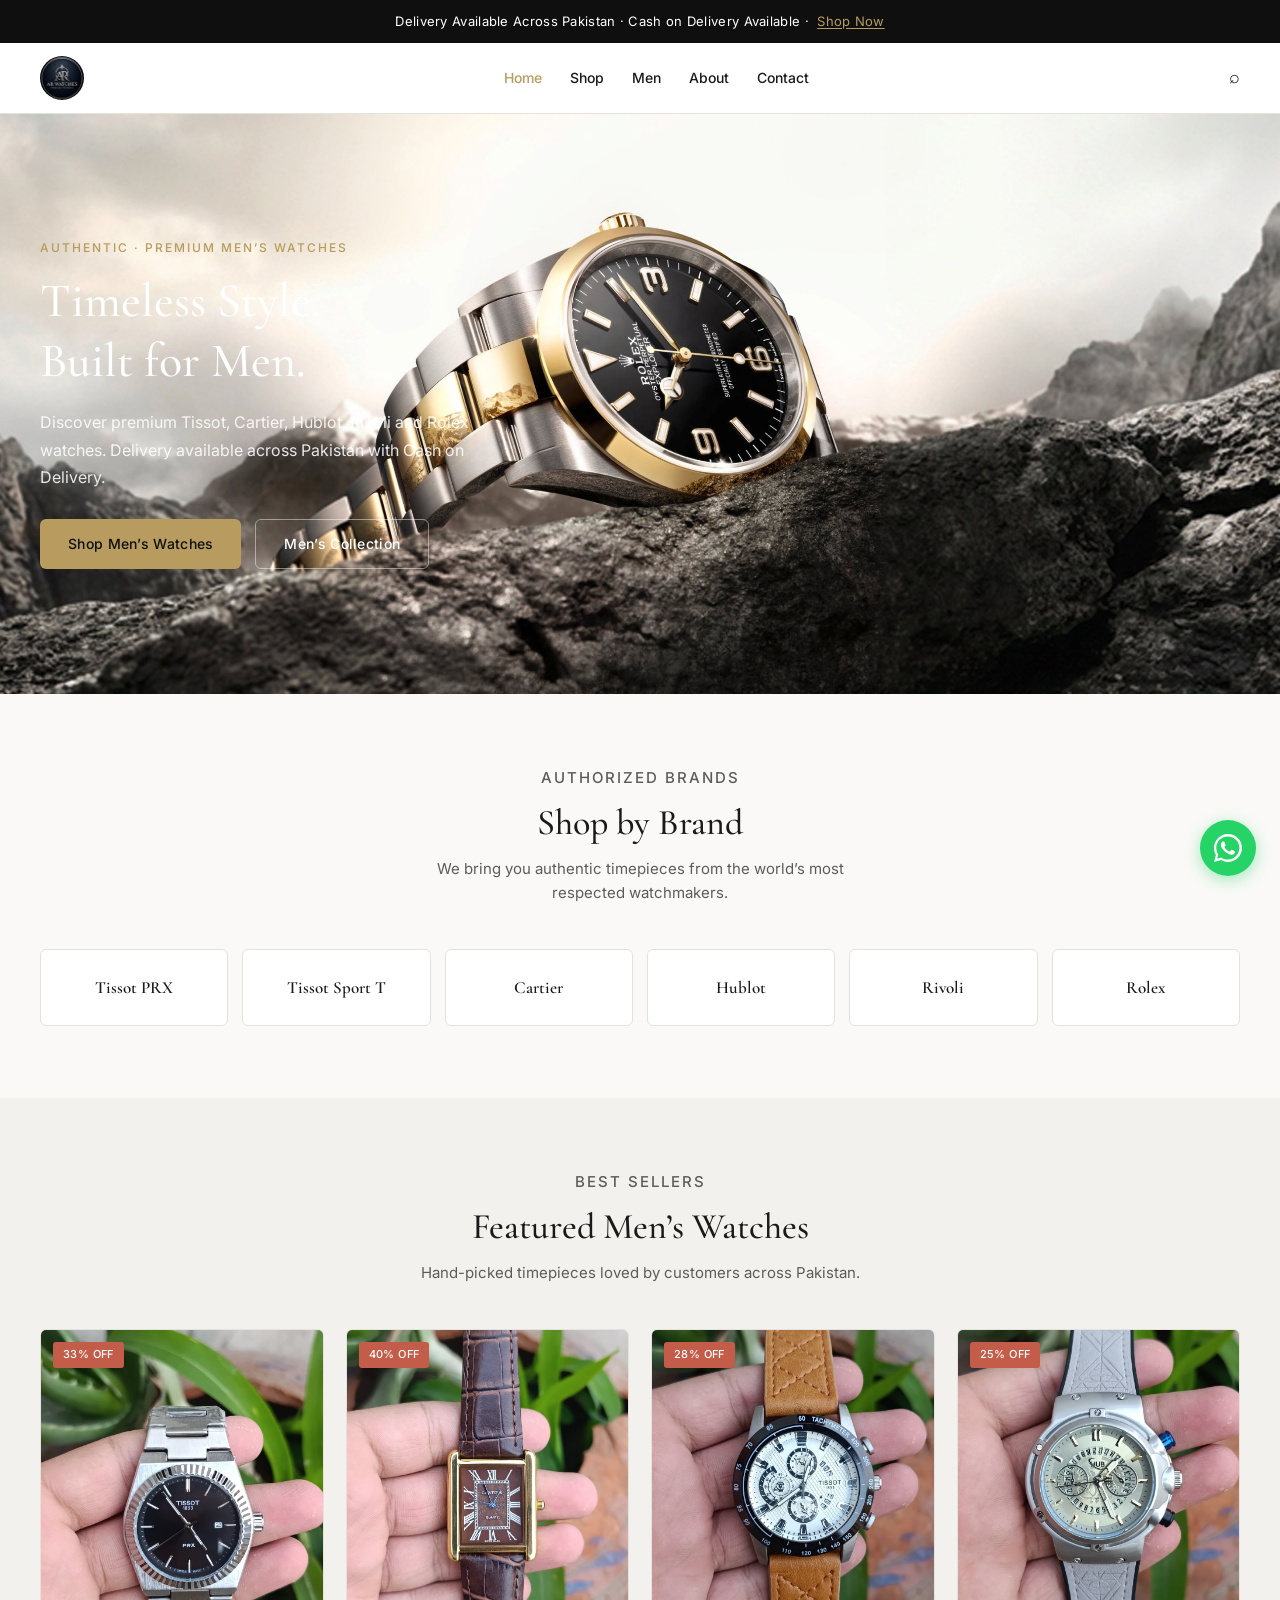
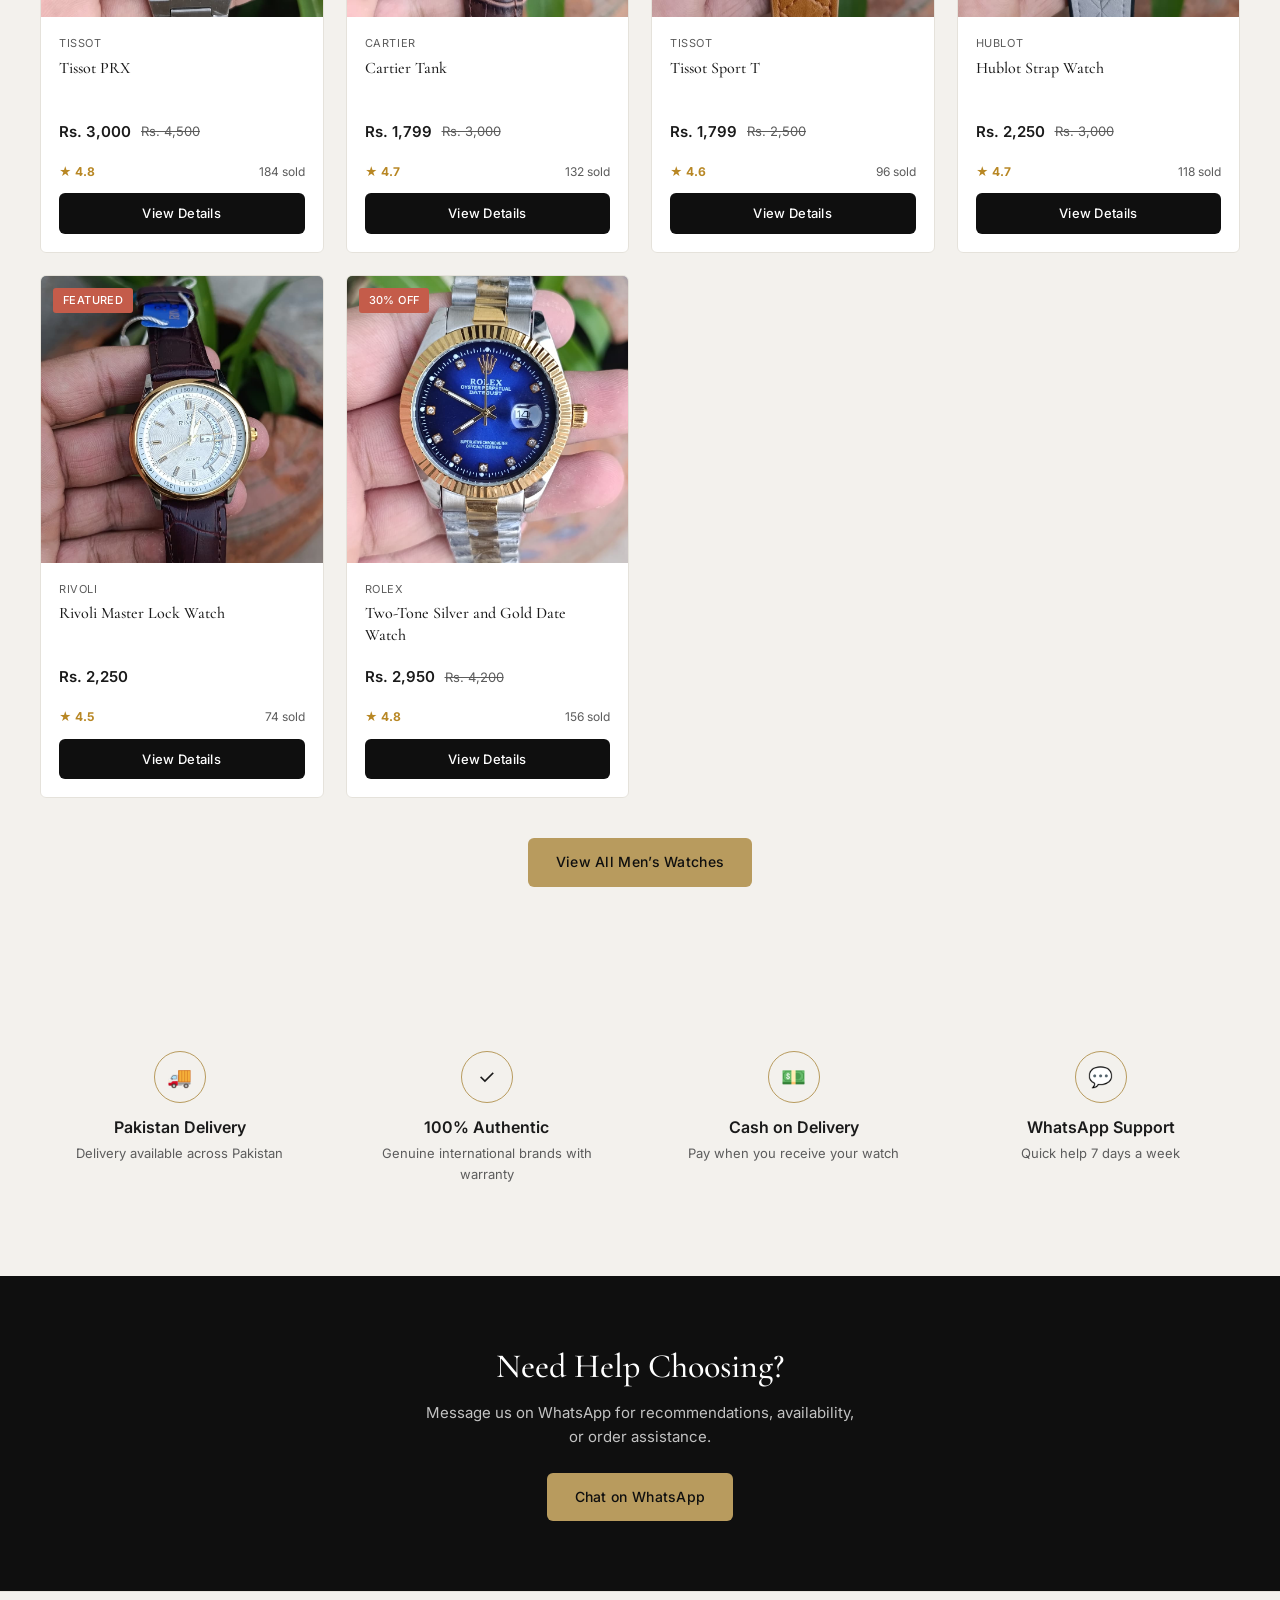
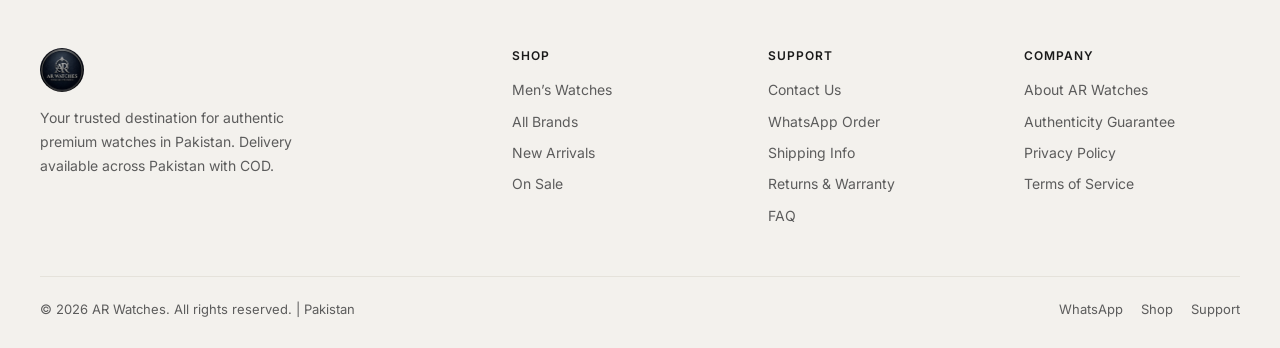
==== index.html @ d26524c2 "Add complete AR Watches storefront" ====
<!DOCTYPE html>
<html lang="en">
<head>
  <meta charset="UTF-8">
  <meta name="viewport" content="width=device-width, initial-scale=1.0">
  <title>AR Watches | Men’s Watches in Pakistan</title>
  <meta name="description" content="Shop premium Tissot, Cartier, Hublot, Rivoli and Rolex watches. Delivery available across Pakistan.">
  <link rel="preconnect" href="https://fonts.googleapis.com">
  <link rel="preconnect" href="https://fonts.gstatic.com" crossorigin>
  <link href="https://fonts.googleapis.com/css2?family=Cormorant+Garamond:wght@400;500;600;700&family=Inter:wght@300;400;500;600&display=swap" rel="stylesheet">
  <link rel="stylesheet" href="styles.css">
</head>
<body>
  <!-- Announcement -->
  <div class="announcement">
    Delivery Available Across Pakistan · Cash on Delivery Available · <a href="shop.html">Shop Now</a>
  </div>

  <!-- Header -->
  <header>
    <div class="container header-inner">
      <button class="mobile-toggle" onclick="toggleMenu()" aria-label="Menu">☰</button>
      
      <a href="index.html" class="logo">
        <span class="logo-mark" role="img" aria-label="AR Watches"></span>
      </a>

      <nav class="nav">
        <a href="index.html" class="active">Home</a>
        <a href="shop.html">Shop</a>
        <a href="men.html">Men</a>
        <a href="about.html">About</a>
        <a href="contact.html">Contact</a>
      </nav>

      <div class="header-actions">
        <a href="shop.html" class="icon-btn search-link" aria-label="Search watches">⌕</a>
      </div>
    </div>
  </header>

  <!-- Mobile Nav -->
  <div class="mobile-nav" id="mobileNav">
    <div class="mobile-nav-header">
      <span class="logo"><span class="logo-mark" role="img" aria-label="AR Watches"></span></span>
      <button onclick="toggleMenu()" class="close-btn">×</button>
    </div>
    <a href="index.html" onclick="toggleMenu()">Home</a>
    <a href="shop.html" onclick="toggleMenu()">Shop</a>
    <a href="men.html" onclick="toggleMenu()">Men</a>
    <a href="about.html" onclick="toggleMenu()">About</a>
    <a href="contact.html" onclick="toggleMenu()">Contact</a>
  </div>

  <!-- Hero -->
  <section class="hero">
    <div class="hero-bg"></div>
    <div class="container">
      <div class="hero-content">
        <p class="eyebrow">Authentic · Premium Men’s Watches</p>
        <h1>Timeless Style.<br>Built for Men.</h1>
        <p class="hero-desc">Discover premium Tissot, Cartier, Hublot, Rivoli and Rolex watches. Delivery available across Pakistan with Cash on Delivery.</p>
        <div class="hero-buttons">
          <a href="shop.html" class="btn btn-primary">Shop Men’s Watches</a>
          <a href="men.html" class="btn btn-outline">Men’s Collection</a>
        </div>
      </div>
    </div>
  </section>

  <!-- Brands -->
  <section class="section">
    <div class="container">
      <div class="section-header">
        <p class="eyebrow">Authorized Brands</p>
        <h2>Shop by Brand</h2>
        <p>We bring you authentic timepieces from the world’s most respected watchmakers.</p>
      </div>
      <div class="brands-grid">
        <a href="shop.html" class="brand-card"><span>Tissot PRX</span></a>
        <a href="shop.html" class="brand-card"><span>Tissot Sport T</span></a>
        <a href="shop.html" class="brand-card"><span>Cartier</span></a>
        <a href="shop.html" class="brand-card"><span>Hublot</span></a>
        <a href="shop.html" class="brand-card"><span>Rivoli</span></a>
        <a href="shop.html" class="brand-card"><span>Rolex</span></a>
      </div>
    </div>
  </section>

  <!-- Featured Products -->
  <section class="section section-alt">
    <div class="container">
      <div class="section-header">
        <p class="eyebrow">Best Sellers</p>
        <h2>Featured Men’s Watches</h2>
        <p>Hand-picked timepieces loved by customers across Pakistan.</p>
      </div>
      <div class="products-grid"></div>
      <div class="section-cta">
        <a href="shop.html" class="btn btn-primary">View All Men’s Watches</a>
      </div>
    </div>
  </section>

  <!-- Trust -->
  <section class="section section-alt">
    <div class="container">
      <div class="trust-grid">
        <div class="trust-item">
          <div class="trust-icon">🚚</div>
          <h4>Pakistan Delivery</h4>
          <p>Delivery available across Pakistan</p>
        </div>
        <div class="trust-item">
          <div class="trust-icon">✓</div>
          <h4>100% Authentic</h4>
          <p>Genuine international brands with warranty</p>
        </div>
        <div class="trust-item">
          <div class="trust-icon">💵</div>
          <h4>Cash on Delivery</h4>
          <p>Pay when you receive your watch</p>
        </div>
        <div class="trust-item">
          <div class="trust-icon">💬</div>
          <h4>WhatsApp Support</h4>
          <p>Quick help 7 days a week</p>
        </div>
      </div>
    </div>
  </section>

  <!-- CTA -->
  <section class="cta">
    <div class="container">
      <h2>Need Help Choosing?</h2>
      <p>Message us on WhatsApp for recommendations, availability, or order assistance.</p>
      <a href="https://wa.me/923703497749" target="_blank" class="btn btn-primary">Chat on WhatsApp</a>
    </div>
  </section>

  <!-- Footer -->
  <footer>
    <div class="container">
      <div class="footer-grid">
        <div class="footer-brand">
          <a href="index.html" class="logo">
            <span class="logo-mark" role="img" aria-label="AR Watches"></span>
          </a>
          <p>Your trusted destination for authentic premium watches in Pakistan. Delivery available across Pakistan with COD.</p>
        </div>
        <div class="footer-col">
          <h4>Shop</h4>
          <a href="men.html">Men’s Watches</a>
          <a href="shop.html">All Brands</a>
          <a href="shop.html">New Arrivals</a>
          <a href="shop.html">On Sale</a>
        </div>
        <div class="footer-col">
          <h4>Support</h4>
          <a href="contact.html">Contact Us</a>
          <a href="https://wa.me/923703497749?text=Hi%2C%20I%20want%20to%20order%20a%20watch" target="_blank">WhatsApp Order</a>
          <a href="shop.html">Shipping Info</a>
          <a href="contact.html">Returns & Warranty</a>
          <a href="contact.html">FAQ</a>
        </div>
        <div class="footer-col">
          <h4>Company</h4>
          <a href="about.html">About AR Watches</a>
          <a href="shop.html">Authenticity Guarantee</a>
          <a href="contact.html">Privacy Policy</a>
          <a href="contact.html">Terms of Service</a>
        </div>
      </div>
      <div class="footer-bottom">
        <span>© 2026 AR Watches. All rights reserved. | Pakistan</span>
        <div class="socials">
          <a href="https://wa.me/923703497749" target="_blank">WhatsApp</a>
          <a href="shop.html">Shop</a>
          <a href="contact.html">Support</a>
        </div>
      </div>
    </div>
  </footer>

  <!-- Floating WhatsApp -->
  <a href="https://wa.me/923703497749?text=Hi%2C%20I%20want%20to%20order%20a%20watch" class="whatsapp-float" target="_blank" aria-label="WhatsApp">
    <svg viewBox="0 0 32 32" width="28" height="28"><path fill="currentColor" d="M16.004 0C7.174 0 .004 7.17.004 15.999c0 2.82.74 5.58 2.14 8.01L.004 32l8.2-2.15A15.93 15.93 0 0 0 16.004 32c8.83 0 16-7.17 16-16S24.834 0 16.004 0zm0 29.2c-2.48 0-4.91-.66-7.03-1.91l-.5-.3-4.87 1.28 1.3-4.75-.33-.52a13.1 13.1 0 0 1-2.01-7 13.2 13.2 0 0 1 13.2-13.2c3.53 0 6.84 1.37 9.34 3.87a13.13 13.13 0 0 1 3.87 9.33c0 7.28-5.92 13.2-13.2 13.2zm7.25-9.88c-.4-.2-2.35-1.16-2.71-1.29-.36-.13-.63-.2-.89.2-.27.4-1.03 1.29-1.26 1.55-.23.27-.47.3-.87.1-.4-.2-1.69-.62-3.22-1.98-1.19-1.06-2-2.37-2.23-2.77-.23-.4-.02-.62.18-.82.18-.18.4-.47.6-.7.2-.23.27-.4.4-.66.13-.27.07-.5-.03-.7-.1-.2-.89-2.14-1.22-2.93-.32-.77-.65-.66-.89-.67h-.76c-.27 0-.7.1-1.07.5-.36.4-1.4 1.37-1.4 3.33s1.43 3.86 1.63 4.13c.2.27 2.81 4.29 6.81 6.02 4 1.73 4 1.15 4.72 1.08.72-.07 2.35-.96 2.68-1.89.33-.93.33-1.73.23-1.89-.1-.16-.36-.27-.76-.47z"/></svg>
  </a>

  <script src="script.js"></script>
</body>
</html>
---- styles.css ----
:root {
  --bg: #faf9f7;
  --bg-alt: #f3f1ed;
  --text: #1a1a1a;
  --text-muted: #5c5c5c;
  --accent: #b89b5e;
  --accent-dark: #9a7f3f;
  --border: #e5e2db;
  --white: #ffffff;
  --black: #0f0f0f;
  --shadow: 0 4px 24px rgba(0,0,0,0.06);
  --radius: 6px;
}

* {
  margin: 0;
  padding: 0;
  box-sizing: border-box;
}

body {
  font-family: 'Inter', system-ui, sans-serif;
  background: var(--bg);
  color: var(--text);
  line-height: 1.6;
  font-weight: 400;
  -webkit-font-smoothing: antialiased;
  scroll-behavior: smooth;
}

@keyframes fadeUp {
  from {
    opacity: 0;
    transform: translateY(24px);
  }
  to {
    opacity: 1;
    transform: translateY(0);
  }
}

@keyframes floatUp {
  0%, 100% {
    transform: translateY(0px);
  }
  50% {
    transform: translateY(-6px);
  }
}

h1, h2, h3, h4 {
  font-family: 'Cormorant Garamond', Georgia, serif;
  font-weight: 500;
  line-height: 1.25;
}

a {
  text-decoration: none;
  color: inherit;
  transition: color 0.2s ease;
}

img {
  max-width: 100%;
  display: block;
}

.container {
  width: 100%;
  max-width: 1240px;
  margin: 0 auto;
  padding: 0 20px;
}

/* Announcement */
.announcement {
  background: var(--black);
  color: var(--white);
  text-align: center;
  padding: 11px 16px;
  font-size: 13px;
  letter-spacing: 0.3px;
}

.announcement a {
  color: var(--accent);
  text-decoration: underline;
  text-underline-offset: 2px;
  margin-left: 4px;
}

/* Header */
header {
  background: var(--white);
  border-bottom: 1px solid var(--border);
  position: sticky;
  top: 0;
  z-index: 100;
}

.header-inner {
  display: flex;
  align-items: center;
  justify-content: space-between;
  height: 70px;
}

.logo {
  display: flex;
  align-items: center;
  gap: 10px;
  font-weight: 600;
}

.logo-mark {
  width: 44px;
  height: 44px;
  background: url('assets/svg logo.jpeg') center / cover no-repeat;
  border-radius: 50%;
  display: block;
  flex-shrink: 0;
  font-size: 0;
  color: transparent;
}

.logo-text {
  display: none;
}

.nav {
  display: flex;
  gap: 28px;
  font-size: 14px;
  font-weight: 500;
}

.nav a:hover,
.nav a.active {
  color: var(--accent);
}

.header-actions {
  display: flex;
  align-items: center;
  gap: 18px;
}

.icon-btn {
  font-size: 18px;
  color: var(--text);
  position: relative;
}

.icon-btn:hover {
  color: var(--accent);
}

.cart-count {
  position: absolute;
  top: -6px;
  right: -8px;
  background: var(--accent);
  color: var(--black);
  font-size: 10px;
  font-weight: 600;
  width: 16px;
  height: 16px;
  border-radius: 50%;
  display: flex;
  align-items: center;
  justify-content: center;
}

.mobile-toggle {
  display: none;
  background: none;
  border: none;
  font-size: 22px;
  cursor: pointer;
}

/* Mobile Nav */
.mobile-nav {
  display: none;
  position: fixed;
  inset: 0;
  background: var(--white);
  z-index: 200;
  padding: 24px;
  flex-direction: column;
}

.mobile-nav.active {
  display: flex;
}

.mobile-nav-header {
  display: flex;
  justify-content: space-between;
  align-items: center;
  margin-bottom: 36px;
}

.close-btn {
  background: none;
  border: none;
  font-size: 28px;
  cursor: pointer;
  line-height: 1;
}

.mobile-nav a {
  font-size: 20px;
  font-family: 'Cormorant Garamond', serif;
  padding: 14px 0;
  border-bottom: 1px solid var(--border);
}

/* Hero */
.hero {
  position: relative;
  height: 580px;
  background: #1a1a1a;
  overflow: hidden;
  display: flex;
  align-items: center;
}

.hero-bg {
  position: absolute;
  inset: 0;
  background: url('assets/rolex-explorer-ambiance.jpg') center/cover no-repeat;
  opacity: 1;
}

.hero-content {
  position: relative;
  z-index: 2;
  color: var(--white);
  max-width: 540px;
  animation: fadeUp 0.8s ease-out both;
}

.eyebrow {
  font-size: 12px;
  letter-spacing: 2px;
  text-transform: uppercase;
  color: var(--accent);
  margin-bottom: 14px;
  font-weight: 500;
}

.hero h1 {
  font-size: 48px;
  margin-bottom: 18px;
  font-weight: 500;
}

.hero-desc {
  font-size: 16px;
  color: rgba(255,255,255,0.88);
  margin-bottom: 28px;
  line-height: 1.7;
  max-width: 440px;
}

.hero-buttons {
  display: flex;
  gap: 14px;
  flex-wrap: wrap;
}

/* Buttons */
.btn {
  display: inline-flex;
  align-items: center;
  justify-content: center;
  gap: 8px;
  padding: 13px 28px;
  font-size: 14px;
  font-weight: 500;
  letter-spacing: 0.3px;
  border-radius: var(--radius);
  transition: all 0.25s ease, transform 0.25s ease;
  cursor: pointer;
  border: none;
}

.btn:hover {
  transform: translateY(-2px);
}

.btn-primary {
  background: var(--accent);
  color: var(--black);
}

.btn-primary:hover {
  background: var(--accent-dark);
}

.btn-outline {
  background: transparent;
  border: 1px solid rgba(255,255,255,0.45);
  color: var(--white);
}

.btn-outline:hover {
  border-color: var(--white);
  background: rgba(255,255,255,0.08);
}

.btn-dark {
  background: var(--black);
  color: var(--white);
}

.btn-dark:hover {
  background: #333;
}

.btn-outline-dark {
  background: transparent;
  border: 1px solid var(--border);
  color: var(--text);
}

.btn-outline-dark:hover {
  border-color: var(--text);
  background: var(--bg-alt);
}

.btn-sm {
  padding: 10px 18px;
  font-size: 13px;
}

/* Sections */
.section {
  padding: 72px 0;
}

.section-alt {
  background: var(--bg-alt);
}

.section-header {
  text-align: center;
  margin-bottom: 44px;
}

.section-header .eyebrow {
  margin-bottom: 10px;
}

.section-header h2 {
  font-size: 36px;
  margin-bottom: 12px;
}

.section-header p {
  color: var(--text-muted);
  max-width: 480px;
  margin: 0 auto;
  font-size: 15px;
}

.section-cta {
  text-align: center;
  margin-top: 40px;
}

/* Brands */
.brands-grid {
  display: grid;
  grid-template-columns: repeat(6, 1fr);
  gap: 14px;
}

.brand-card {
  background: var(--white);
  border: 1px solid var(--border);
  border-radius: var(--radius);
  padding: 24px 12px;
  text-align: center;
  transition: all 0.25s ease;
}

.brand-card:hover {
  border-color: var(--accent);
  box-shadow: var(--shadow);
  transform: translateY(-2px);
}

.brand-card span {
  font-family: 'Cormorant Garamond', serif;
  font-size: 17px;
  font-weight: 600;
  display: block;
}

.brand-card small {
  display: block;
  margin-top: 5px;
  font-size: 12px;
  color: var(--text-muted);
}

/* Products */
.products-grid {
  display: grid;
  grid-template-columns: repeat(4, minmax(0, 1fr));
  gap: 22px;
  align-items: stretch;
}

.product-card {
  background: var(--white);
  border-radius: var(--radius);
  overflow: hidden;
  border: 1px solid var(--border);
  transition: all 0.3s ease;
  animation: fadeUp 0.7s ease-out both;
  display: flex;
  flex-direction: column;
  height: 100%;
}

.product-card:hover {
  box-shadow: var(--shadow);
  transform: translateY(-3px) scale(1.01);
}

.product-image {
  position: relative;
  aspect-ratio: 1 / 1.02;
  background: #f0eeea;
  overflow: hidden;
}

.product-image img {
  width: 100%;
  height: 100%;
  object-fit: cover;
  transition: transform 0.5s ease;
}

.product-card:hover .product-image img {
  transform: scale(1.04);
}

.badge {
  position: absolute;
  top: 12px;
  left: 12px;
  background: var(--black);
  color: var(--white);
  font-size: 11px;
  padding: 4px 10px;
  letter-spacing: 0.4px;
  text-transform: uppercase;
  font-weight: 500;
  border-radius: 3px;
}

.badge.sale {
  background: #c45c4a;
}

.product-info {
  padding: 18px;
  display: flex;
  flex-direction: column;
  flex: 1;
}

.product-brand {
  font-size: 11px;
  color: var(--text-muted);
  letter-spacing: 0.6px;
  text-transform: uppercase;
  margin-bottom: 5px;
}

.product-name {
  font-size: 16px;
  font-weight: 500;
  margin-bottom: 10px;
  line-height: 1.35;
  min-height: 52px;
  display: -webkit-box;
  -webkit-line-clamp: 2;
  -webkit-box-orient: vertical;
  overflow: hidden;
}

.product-price {
  display: flex;
  align-items: center;
  gap: 10px;
  font-size: 15px;
  margin-top: auto;
  margin-bottom: 14px;
}

.product-price .current {
  font-weight: 600;
}

.product-price .original {
  color: var(--text-muted);
  text-decoration: line-through;
  font-size: 13px;
}

.product-card .btn {
  width: 100%;
  justify-content: center;
}

/* Categories */
.categories {
  display: grid;
  grid-template-columns: 1fr 1fr;
  gap: 22px;
}

.category-card {
  position: relative;
  height: 360px;
  border-radius: var(--radius);
  overflow: hidden;
  display: flex;
  align-items: flex-end;
}

.category-card img {
  position: absolute;
  inset: 0;
  width: 100%;
  height: 100%;
  object-fit: cover;
  transition: transform 0.6s ease;
}

.category-card:hover img {
  transform: scale(1.05);
}

.category-overlay {
  position: relative;
  z-index: 2;
  padding: 28px;
  width: 100%;
  background: linear-gradient(transparent, rgba(0,0,0,0.72));
  color: var(--white);
}

.category-overlay h3 {
  font-size: 28px;
  margin-bottom: 6px;
}

.category-overlay p {
  font-size: 14px;
  opacity: 0.9;
  margin-bottom: 14px;
}

/* Trust */
.trust-grid {
  display: grid;
  grid-template-columns: repeat(4, 1fr);
  gap: 28px;
  text-align: center;
}

.trust-item {
  padding: 20px 12px;
}

.trust-icon {
  width: 52px;
  height: 52px;
  margin: 0 auto 14px;
  border: 1px solid var(--accent);
  border-radius: 50%;
  display: flex;
  align-items: center;
  justify-content: center;
  font-size: 20px;
}

.trust-item h4 {
  font-size: 16px;
  margin-bottom: 6px;
  font-family: 'Inter', sans-serif;
  font-weight: 600;
}

.trust-item p {
  font-size: 13px;
  color: var(--text-muted);
}

/* CTA */
.cta {
  background: var(--black);
  color: var(--white);
  text-align: center;
  padding: 70px 20px;
}

.cta h2 {
  font-size: 34px;
  margin-bottom: 12px;
}

.cta p {
  color: rgba(255,255,255,0.75);
  max-width: 440px;
  margin: 0 auto 24px;
  font-size: 15px;
}

/* Footer */
footer {
  background: var(--bg-alt);
  border-top: 1px solid var(--border);
  padding: 56px 0 28px;
}

.footer-grid {
  display: grid;
  grid-template-columns: 2fr 1fr 1fr 1fr;
  gap: 40px;
  margin-bottom: 40px;
}

.footer-brand p {
  color: var(--text-muted);
  font-size: 14px;
  margin-top: 14px;
  max-width: 280px;
  line-height: 1.7;
}

.footer-col h4 {
  font-family: 'Inter', sans-serif;
  font-size: 12px;
  font-weight: 600;
  letter-spacing: 1px;
  text-transform: uppercase;
  margin-bottom: 16px;
}

.footer-col a {
  display: block;
  font-size: 14px;
  color: var(--text-muted);
  margin-bottom: 9px;
}

.footer-col a:hover {
  color: var(--accent);
}

.footer-bottom {
  border-top: 1px solid var(--border);
  padding-top: 22px;
  display: flex;
  justify-content: space-between;
  align-items: center;
  font-size: 13px;
  color: var(--text-muted);
}

.socials {
  display: flex;
  gap: 18px;
}

.socials a:hover {
  color: var(--accent);
}

/* WhatsApp Float */
.whatsapp-float {
  position: fixed;
  bottom: 24px;
  right: 24px;
  width: 56px;
  height: 56px;
  background: #25D366;
  color: white;
  border-radius: 50%;
  display: flex;
  align-items: center;
  justify-content: center;
  box-shadow: 0 4px 16px rgba(37, 211, 102, 0.4);
  z-index: 90;
  transition: transform 0.2s ease;
  animation: floatUp 2.8s ease-in-out infinite;
}

.whatsapp-float:hover {
  transform: scale(1.08);
}

/* Page Header (for inner pages) */
.page-header {
  background: var(--bg-alt);
  padding: 48px 0 40px;
  text-align: center;
  border-bottom: 1px solid var(--border);
}

.page-header h1 {
  font-size: 36px;
  margin-bottom: 8px;
}

.page-header p {
  color: var(--text-muted);
  font-size: 15px;
}

/* Filters / Shop toolbar */
.shop-toolbar {
  display: flex;
  justify-content: space-between;
  align-items: center;
  margin-bottom: 28px;
  flex-wrap: wrap;
  gap: 12px;
}

.shop-toolbar select,
.shop-toolbar input {
  padding: 10px 14px;
  border: 1px solid var(--border);
  border-radius: var(--radius);
  background: var(--white);
  font-size: 14px;
  color: var(--text);
}

.shop-search-wrap {
  display: flex;
  align-items: center;
  gap: 10px;
}

.shop-search-wrap input {
  width: 220px;
}

.product-results {
  min-height: 22px;
  margin: -14px 0 18px;
  color: var(--text-muted);
  font-size: 14px;
}

/* Contact Form */
.contact-grid {
  display: grid;
  grid-template-columns: 1fr 1fr;
  gap: 48px;
  max-width: 960px;
  margin: 0 auto;
}

.contact-info h3 {
  font-size: 22px;
  margin-bottom: 16px;
}

.contact-info p {
  color: var(--text-muted);
  margin-bottom: 12px;
  font-size: 15px;
}

.contact-info a {
  color: var(--accent);
  font-weight: 500;
}

.contact-form label {
  display: block;
  font-size: 13px;
  font-weight: 500;
  margin-bottom: 6px;
}

.contact-form input,
.contact-form textarea,
.contact-form select {
  width: 100%;
  padding: 12px 14px;
  border: 1px solid var(--border);
  border-radius: var(--radius);
  font-size: 14px;
  margin-bottom: 16px;
  background: var(--white);
  font-family: inherit;
}

.contact-form textarea {
  min-height: 120px;
  resize: vertical;
}

/* Article Page */
.article-page {
  padding: 52px 0 72px;
}

.article-layout {
  display: grid;
  grid-template-columns: 1.1fr 1fr;
  gap: 42px;
  align-items: center;
  max-width: 1100px;
  margin: 0 auto;
}

.article-gallery {
  min-width: 0;
}

.article-image-box {
  position: relative;
  background: var(--white);
  border: 1px solid var(--border);
  border-radius: 18px;
  overflow: hidden;
  box-shadow: var(--shadow);
}

.article-image-box img {
  width: 100%;
  height: 620px;
  object-fit: contain;
  background: #f7f7f5;
}

.gallery-arrow {
  position: absolute;
  top: 50%;
  z-index: 2;
  width: 44px;
  height: 44px;
  transform: translateY(-50%);
  border: 0;
  border-radius: 50%;
  background: rgba(10, 18, 32, 0.82);
  color: var(--white);
  cursor: pointer;
  display: grid;
  place-items: center;
  font-size: 18px;
}

.gallery-prev { left: 14px; }
.gallery-next { right: 14px; }

.gallery-thumbnails {
  display: grid;
  grid-template-columns: repeat(4, 1fr);
  gap: 10px;
  margin-top: 12px;
}

.gallery-thumb {
  height: 86px;
  padding: 3px;
  border: 2px solid transparent;
  border-radius: 8px;
  background: var(--white);
  cursor: pointer;
  overflow: hidden;
}

.gallery-thumb.active {
  border-color: var(--accent);
}

.gallery-thumb img {
  width: 100%;
  height: 100%;
  object-fit: contain;
}

.article-content {
  padding: 18px 0;
}

.article-content h1 {
  font-size: 52px;
  margin-bottom: 12px;
}

.article-price {
  margin: 10px 0 18px;
}

.article-badge {
  display: inline-block;
  background: var(--black);
  color: var(--white);
  font-size: 11px;
  padding: 6px 12px;
  border-radius: 999px;
  margin-bottom: 18px;
  letter-spacing: 0.6px;
  text-transform: uppercase;
}

.article-content p {
  color: var(--text-muted);
  line-height: 1.8;
}

.article-features {
  margin: 22px 0 28px;
  padding-left: 18px;
  color: var(--text);
  line-height: 2;
}

.article-actions {
  display: flex;
  gap: 14px;
  flex-wrap: wrap;
}

.card-sales-row,
.article-sales-row {
  display: flex;
  align-items: center;
  gap: 10px;
  color: var(--text-muted);
  font-size: 12px;
}

.card-sales-row {
  justify-content: space-between;
  margin: 4px 0 12px;
}

.card-rating,
.article-rating {
  color: #b88724;
  font-weight: 700;
}

.article-sales-row {
  flex-wrap: wrap;
  margin: 0 0 16px;
  padding-bottom: 12px;
  border-bottom: 1px solid var(--border);
}

.reviews-section {
  margin-top: 56px;
  padding-top: 42px;
  border-top: 1px solid var(--border);
}

.reviews-header {
  display: flex;
  align-items: end;
  justify-content: space-between;
  gap: 24px;
  margin-bottom: 24px;
}

.reviews-header h2 {
  font-family: 'Cormorant Garamond', serif;
  font-size: 36px;
  margin-top: 6px;
}

.reviews-score {
  min-width: 150px;
  text-align: right;
}

.reviews-score strong,
.reviews-score span,
.reviews-score small {
  display: block;
}

.reviews-score strong {
  font-family: 'Cormorant Garamond', serif;
  font-size: 42px;
}

.reviews-score span,
.review-stars {
  color: #b88724;
  letter-spacing: 2px;
}

.reviews-score small {
  color: var(--text-muted);
  margin-top: 4px;
}

.reviews-grid {
  display: grid;
  grid-template-columns: repeat(3, 1fr);
  gap: 16px;
}

.review-card {
  min-height: 190px;
  padding: 20px;
  border: 1px solid var(--border);
  border-radius: 8px;
  background: var(--white);
  display: flex;
  flex-direction: column;
}

.review-card p {
  flex: 1;
  color: var(--text);
  line-height: 1.7;
  margin: 12px 0 18px;
}

.review-author {
  display: flex;
  flex-direction: column;
  gap: 3px;
}

.review-author strong {
  font-size: 14px;
}

.review-author span {
  color: var(--text-muted);
  font-size: 12px;
}

/* About */
.about-content {
  max-width: 720px;
  margin: 0 auto;
  font-size: 16px;
  line-height: 1.8;
  color: var(--text-muted);
}

.about-content h2 {
  color: var(--text);
  font-size: 28px;
  margin: 32px 0 12px;
}

.feature-boxes {
  display: grid;
  grid-template-columns: repeat(3, 1fr);
  gap: 18px;
  margin: 24px 0 18px;
}

.feature-box {
  background: var(--white);
  border: 1px solid var(--border);
  border-radius: var(--radius);
  padding: 22px 16px;
  text-align: center;
  box-shadow: var(--shadow);
}

.feature-box strong {
  display: block;
  font-size: 22px;
  color: var(--text);
  font-family: 'Cormorant Garamond', serif;
  margin-bottom: 4px;
}

.feature-box span {
  color: var(--text-muted);
  font-size: 13px;
}

.feature-list {
  display: grid;
  gap: 12px;
  margin-top: 12px;
}

.feature-list div {
  background: rgba(184, 155, 94, 0.06);
  border-left: 3px solid var(--accent);
  padding: 12px 14px;
  border-radius: 0 8px 8px 0;
  color: var(--text);
}

.developer-profile {
  border: 1px solid var(--border);
  border-left: 3px solid var(--accent);
  border-radius: 8px;
  padding: 22px;
  background: var(--white);
  box-shadow: var(--shadow);
}

.developer-profile p {
  margin-bottom: 10px;
}

.developer-profile p:last-child {
  margin-bottom: 0;
}

.developer-profile strong {
  color: var(--text);
  font-size: 20px;
  font-family: 'Cormorant Garamond', serif;
}

/* Responsive */
@media (max-width: 1024px) {
  .reviews-grid {
    grid-template-columns: repeat(2, 1fr);
  }
  .article-layout {
    grid-template-columns: 1fr;
  }

  .article-image-box img {
    height: 520px;
  }

  .brands-grid {
    grid-template-columns: repeat(3, 1fr);
  }
  .products-grid {
    grid-template-columns: repeat(2, 1fr);
  }
  .trust-grid {
    grid-template-columns: repeat(2, 1fr);
  }
  .footer-grid {
    grid-template-columns: 1fr 1fr;
  }
}

@media (max-width: 768px) {
  .shop-toolbar,
  .shop-search-wrap {
    width: 100%;
  }
  .shop-search-wrap {
    flex-direction: column;
    align-items: stretch;
  }
  .shop-search-wrap input,
  #brandFilter,
  #sortProducts {
    width: 100%;
  }
  .nav {
    display: none;
  }
  .mobile-toggle {
    display: block;
  }
  .hero {
    height: 500px;
  }
  .hero h1 {
    font-size: 34px;
  }
  .article-image-box img {
    height: 360px;
  }
  .gallery-thumb {
    height: 68px;
  }
  .article-content h1 {
    font-size: 36px;
  }
  .reviews-header {
    align-items: flex-start;
  }
  .reviews-header h2 {
    font-size: 28px;
  }
  .reviews-score {
    min-width: 110px;
  }
  .reviews-grid {
    grid-template-columns: 1fr;
  }
  .brands-grid {
    grid-template-columns: repeat(2, 1fr);
  }
  .products-grid {
    grid-template-columns: 1fr;
    max-width: 360px;
    margin: 0 auto;
  }
  .categories {
    grid-template-columns: 1fr;
  }
  .category-card {
    height: 280px;
  }
  .trust-grid {
    grid-template-columns: 1fr;
  }
  .footer-grid {
    grid-template-columns: 1fr;
    gap: 28px;
  }
  .footer-bottom {
    flex-direction: column;
    gap: 14px;
    text-align: center;
  }
  .contact-grid {
    grid-template-columns: 1fr;
    gap: 32px;
  }
}
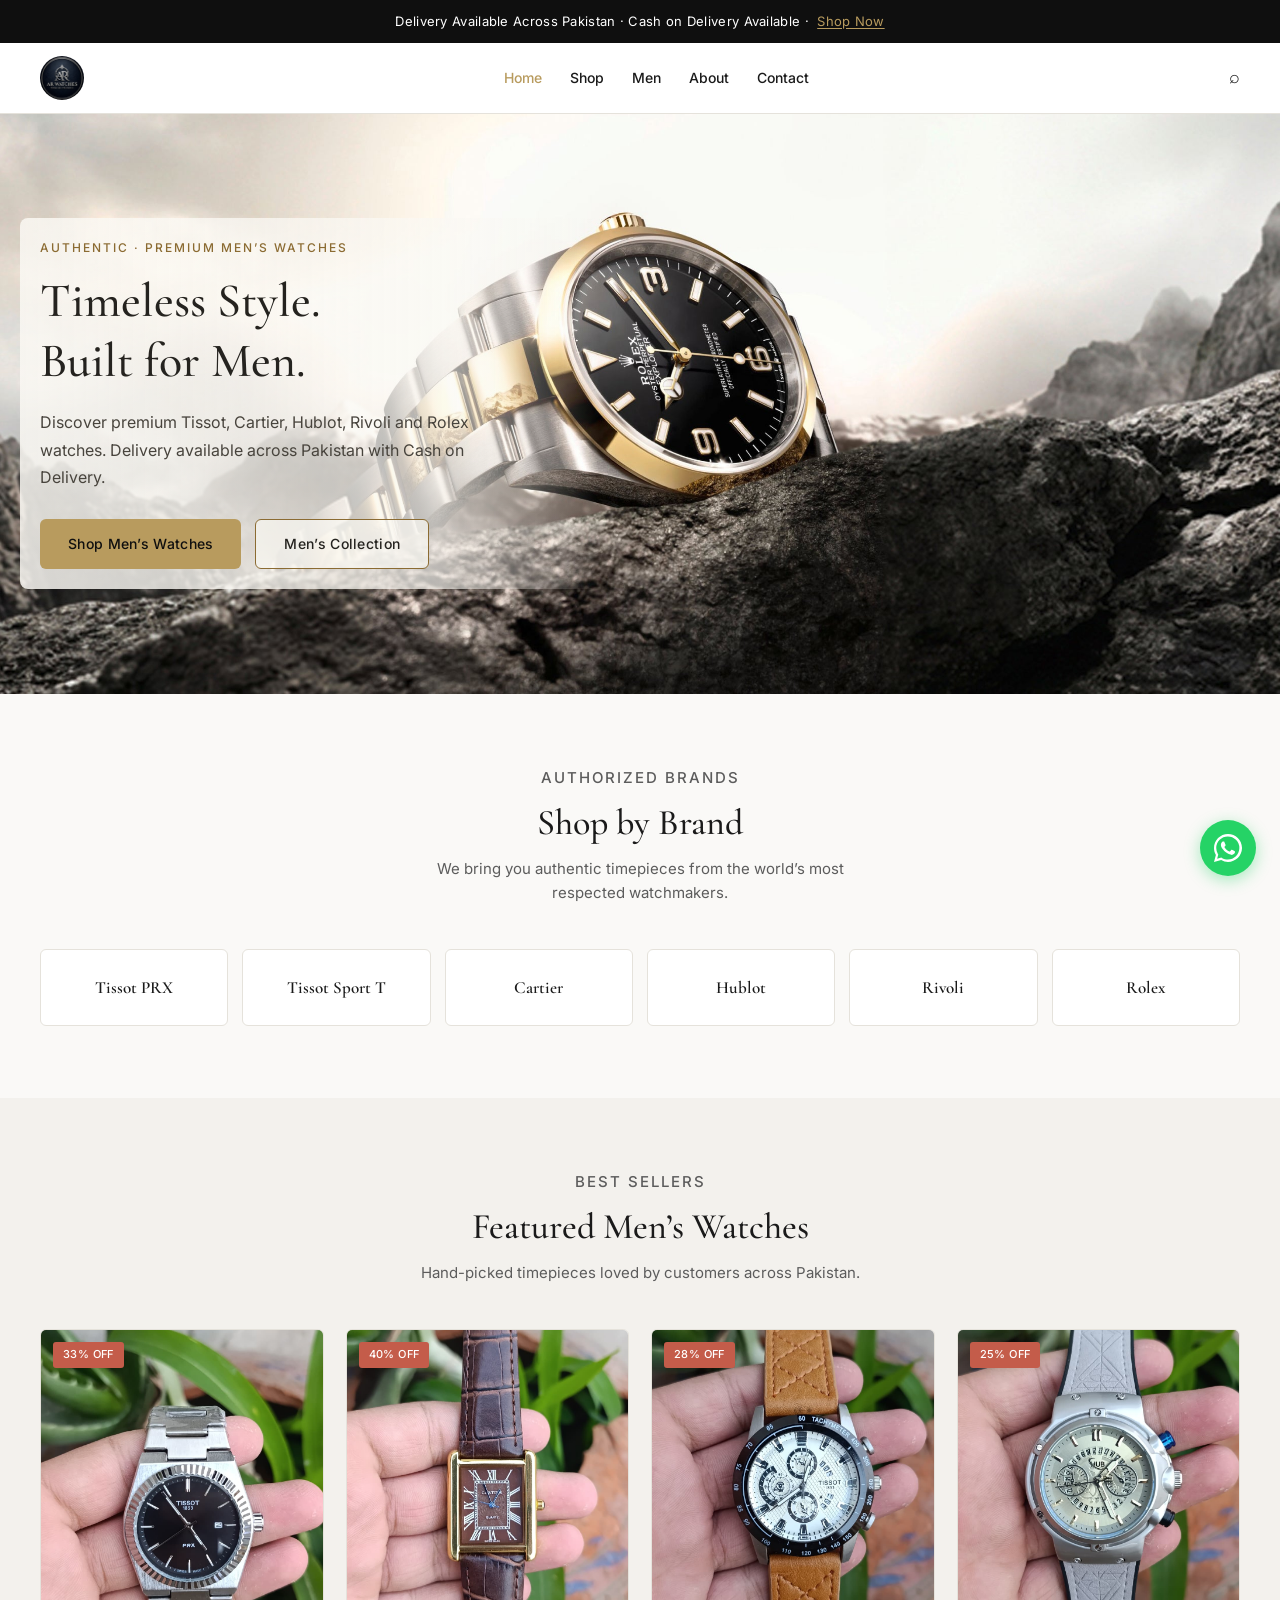
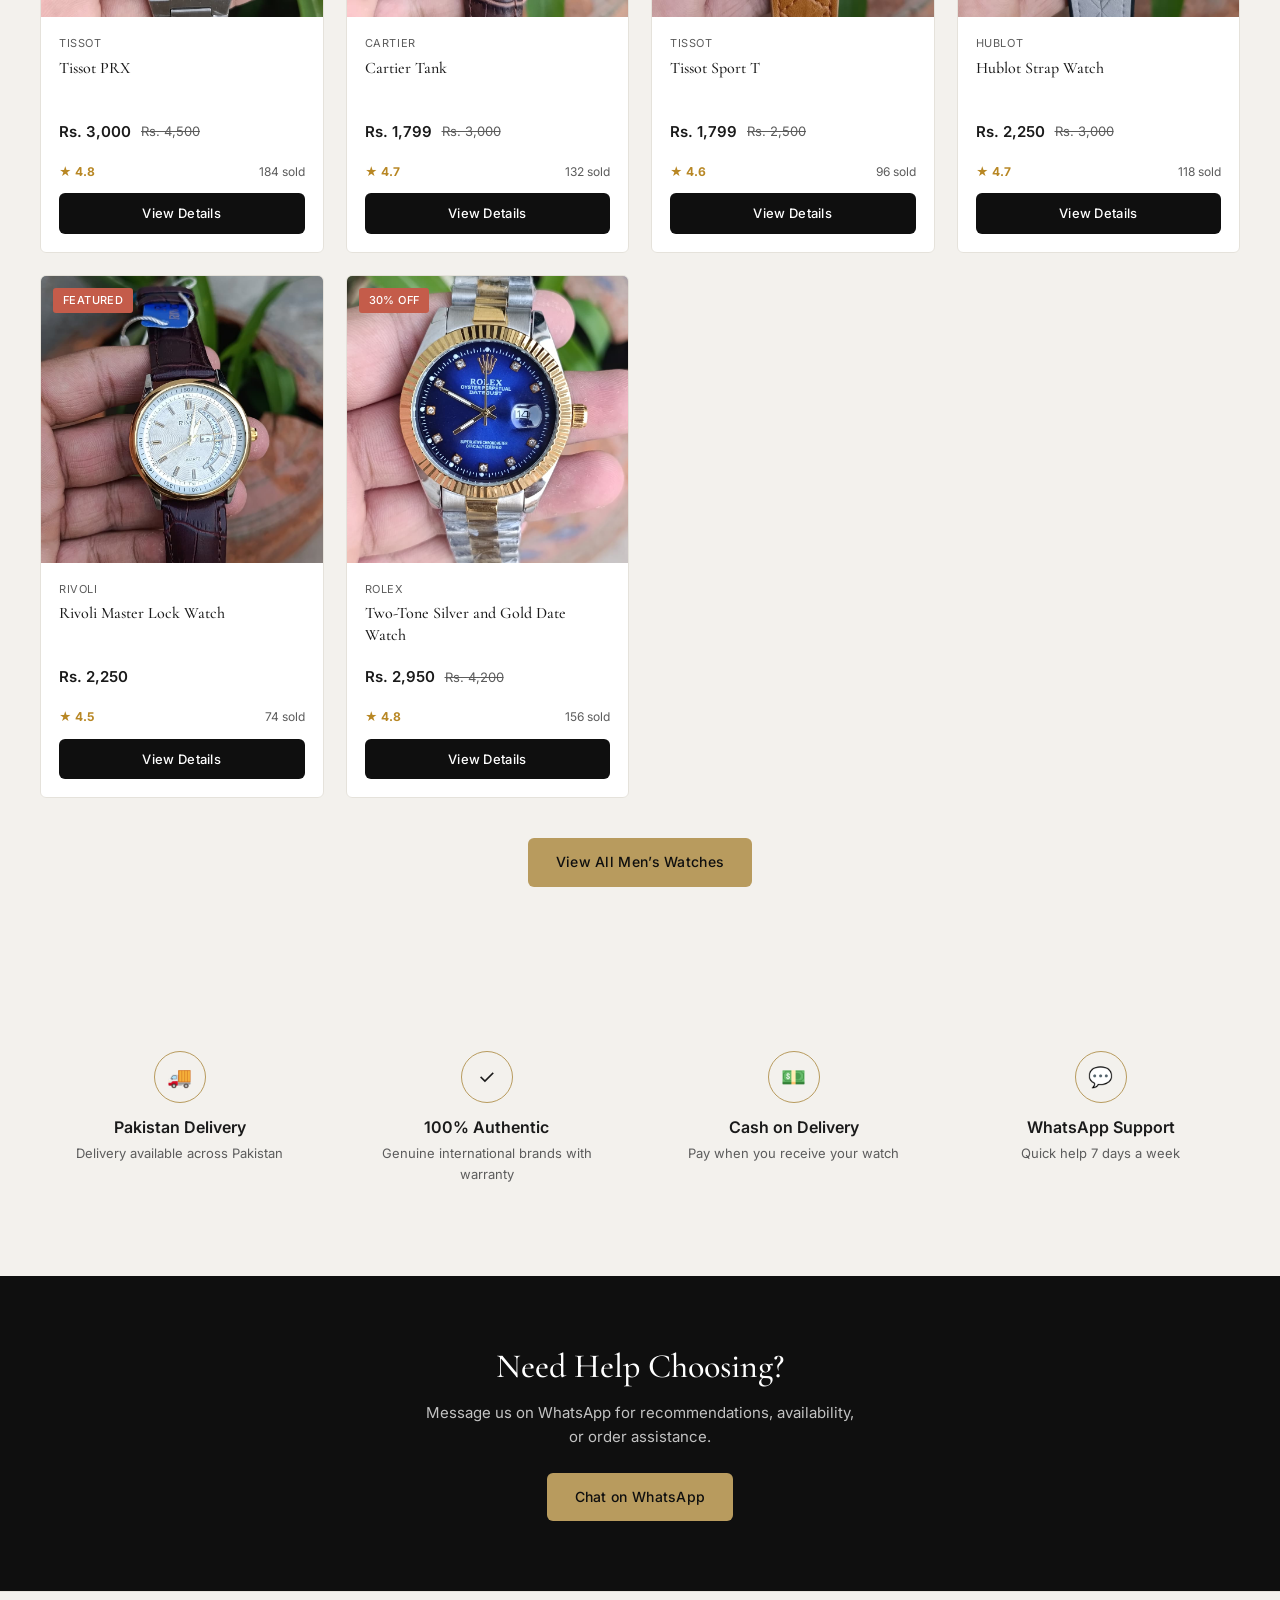
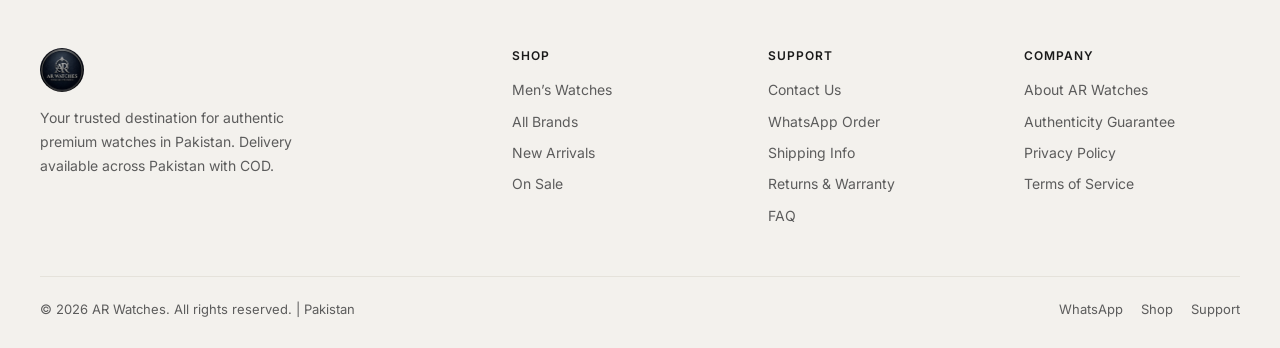
==== commit 1d5eac5b: "Add AR Watches favicon Co-authored-by: Copilot <223556219+Copilot@users.noreply.github.com>" ====
--- a/index.html
+++ b/index.html
@@ -5,6 +5,9 @@
   <meta name="viewport" content="width=device-width, initial-scale=1.0">
   <title>AR Watches | Men’s Watches in Pakistan</title>
   <meta name="description" content="Shop premium Tissot, Cartier, Hublot, Rivoli and Rolex watches. Delivery available across Pakistan.">
+  <link rel="icon" href="/favicon.ico" sizes="16x16 32x32 48x48">
+  <link rel="icon" type="image/png" sizes="192x192" href="/assets/ar-watches-logo-192.png">
+  <link rel="apple-touch-icon" sizes="180x180" href="/assets/ar-watches-logo-512.png">
   <link rel="preconnect" href="https://fonts.googleapis.com">
   <link rel="preconnect" href="https://fonts.gstatic.com" crossorigin>
   <link href="https://fonts.googleapis.com/css2?family=Cormorant+Garamond:wght@400;500;600;700&family=Inter:wght@300;400;500;600&display=swap" rel="stylesheet">
--- a/styles.css
+++ b/styles.css
@@ -236,9 +236,23 @@
 .hero-content {
   position: relative;
   z-index: 2;
-  color: var(--white);
+  color: #25231f;
   max-width: 540px;
   animation: fadeUp 0.8s ease-out both;
+}
+
+.hero-content::before {
+  content: "";
+  position: absolute;
+  inset: -20px;
+  z-index: -1;
+  border-radius: 8px;
+  background: linear-gradient(90deg, rgba(250,248,243,0.86), rgba(250,248,243,0.72) 72%, rgba(250,248,243,0));
+  pointer-events: none;
+}
+
+.hero .eyebrow {
+  color: #8b6b32;
 }
 
 .eyebrow {
@@ -258,7 +272,7 @@
 
 .hero-desc {
   font-size: 16px;
-  color: rgba(255,255,255,0.88);
+  color: #48443d;
   margin-bottom: 28px;
   line-height: 1.7;
   max-width: 440px;
@@ -300,14 +314,14 @@
 }
 
 .btn-outline {
-  background: transparent;
-  border: 1px solid rgba(255,255,255,0.45);
-  color: var(--white);
+  background: rgba(250,248,243,0.72);
+  border: 1px solid #8b6b32;
+  color: #25231f;
 }
 
 .btn-outline:hover {
-  border-color: var(--white);
-  background: rgba(255,255,255,0.08);
+  border-color: #6f5425;
+  background: rgba(250,248,243,0.92);
 }
 
 .btn-dark {
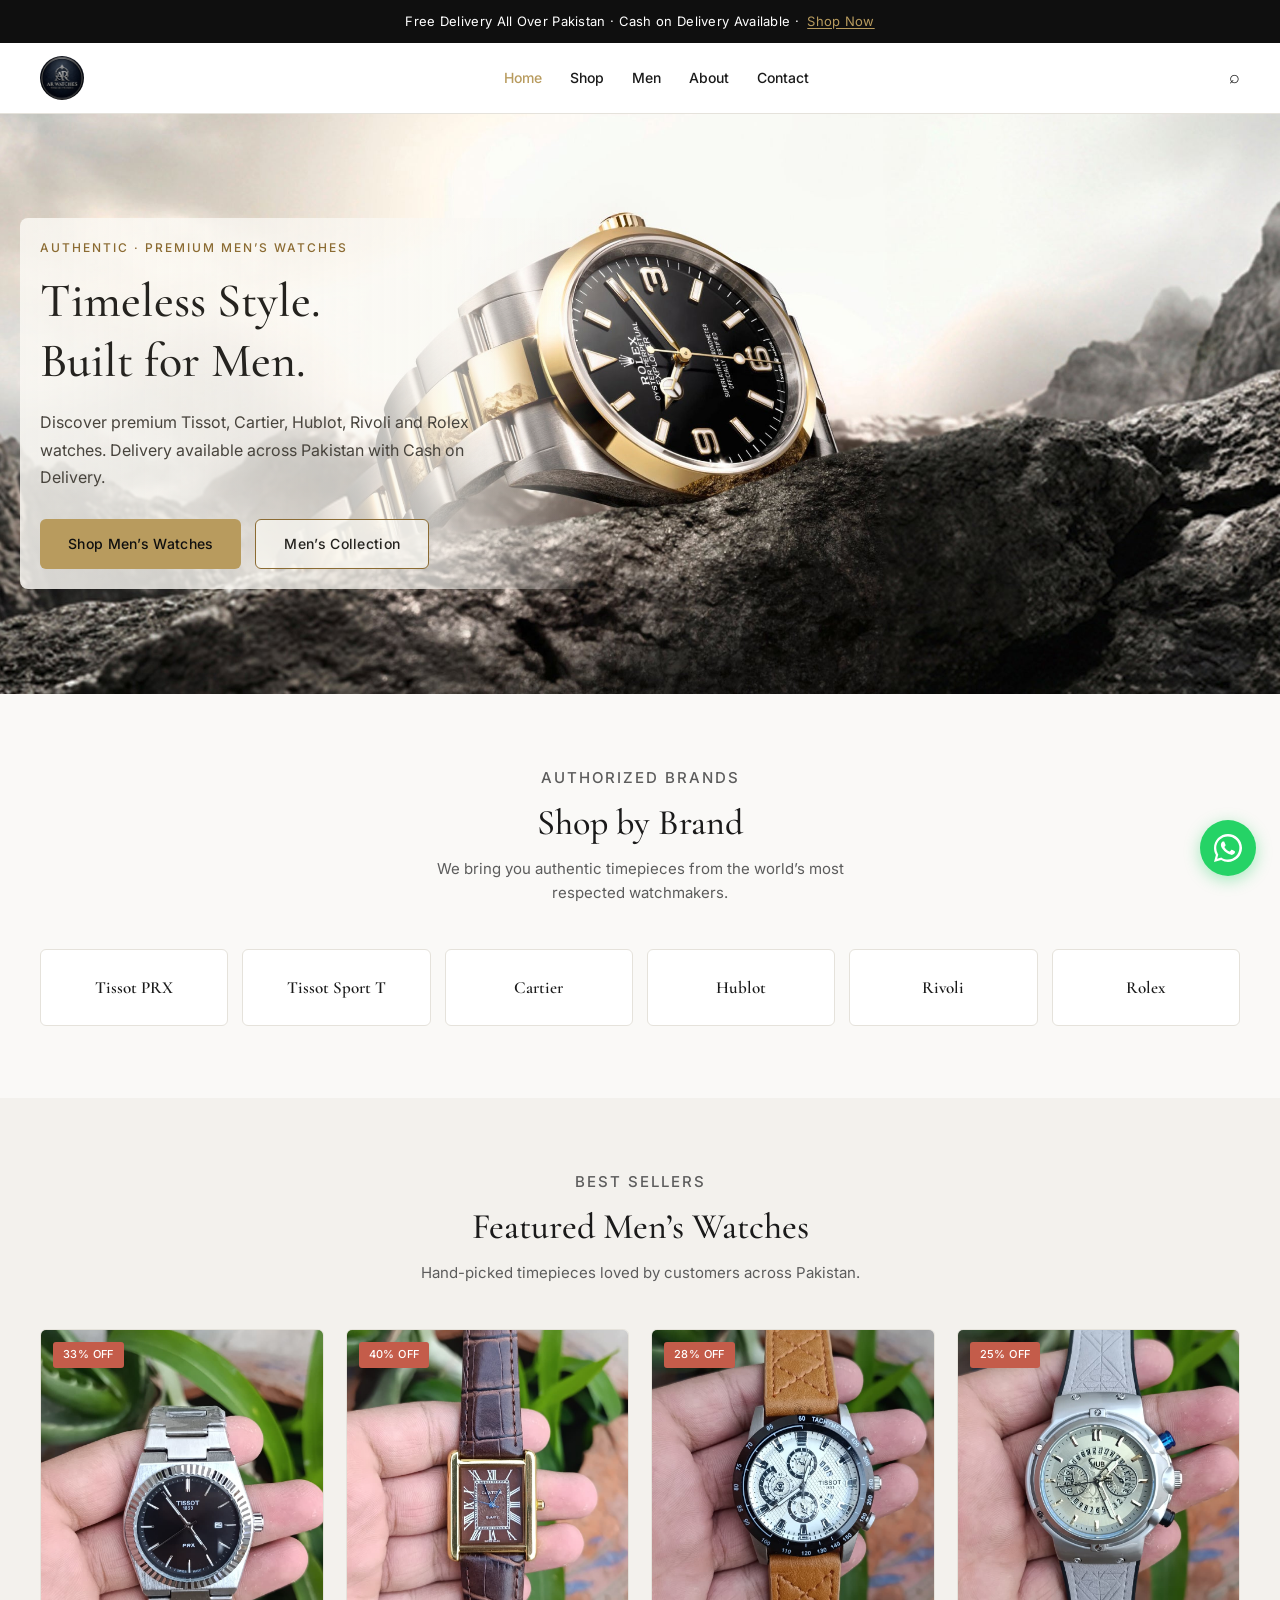
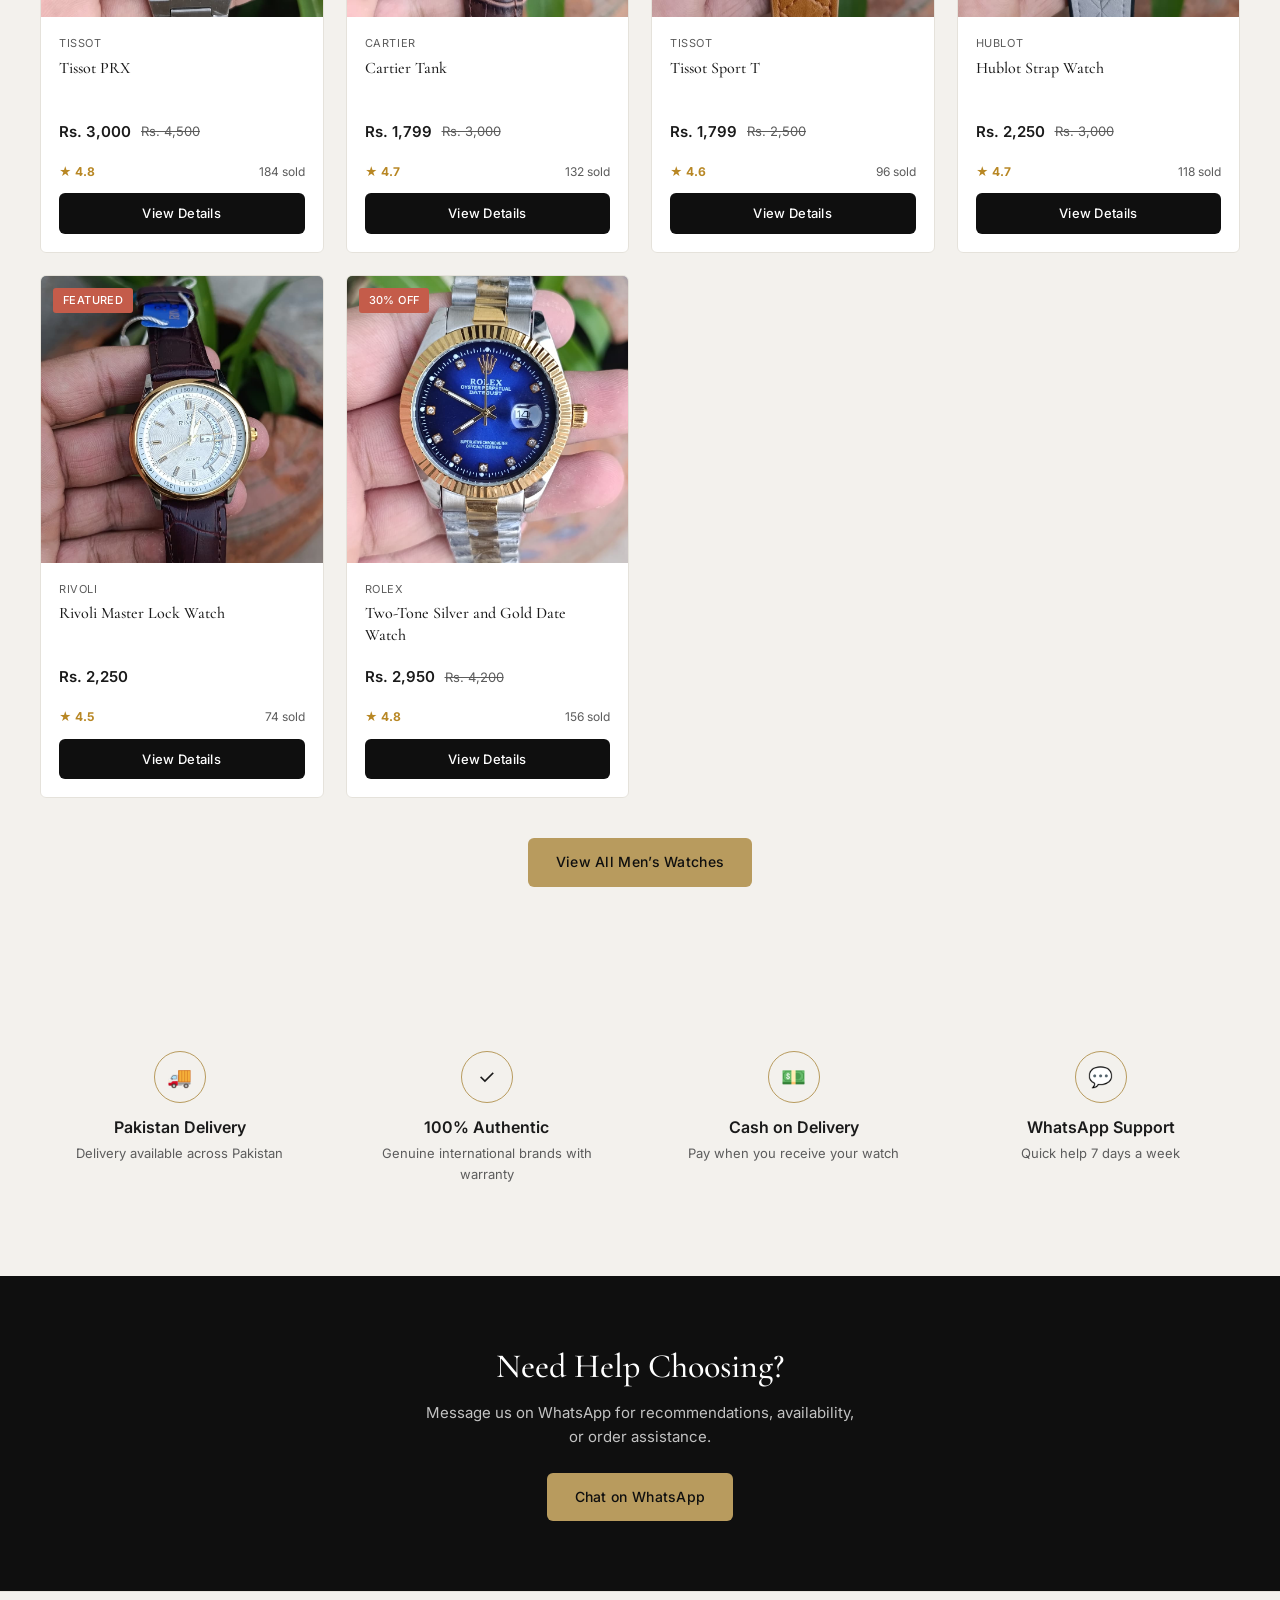
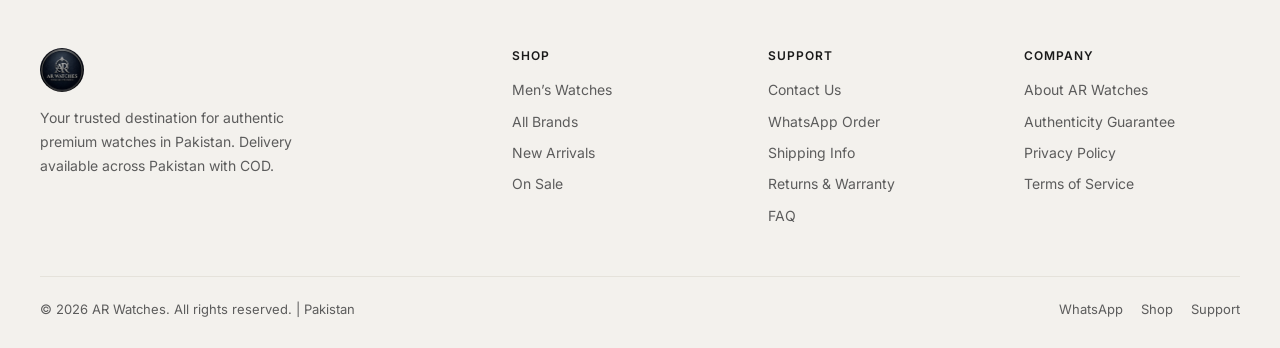
==== commit 82c37f6e: "Clarify free Pakistan-wide delivery Co-authored-by: Copilot <223556219+Copilot@users.noreply.github." ====
--- a/index.html
+++ b/index.html
@@ -16,7 +16,7 @@
 <body>
   <!-- Announcement -->
   <div class="announcement">
-    Delivery Available Across Pakistan · Cash on Delivery Available · <a href="shop.html">Shop Now</a>
+    Free Delivery All Over Pakistan · Cash on Delivery Available · <a href="shop.html">Shop Now</a>
   </div>
 
   <!-- Header -->
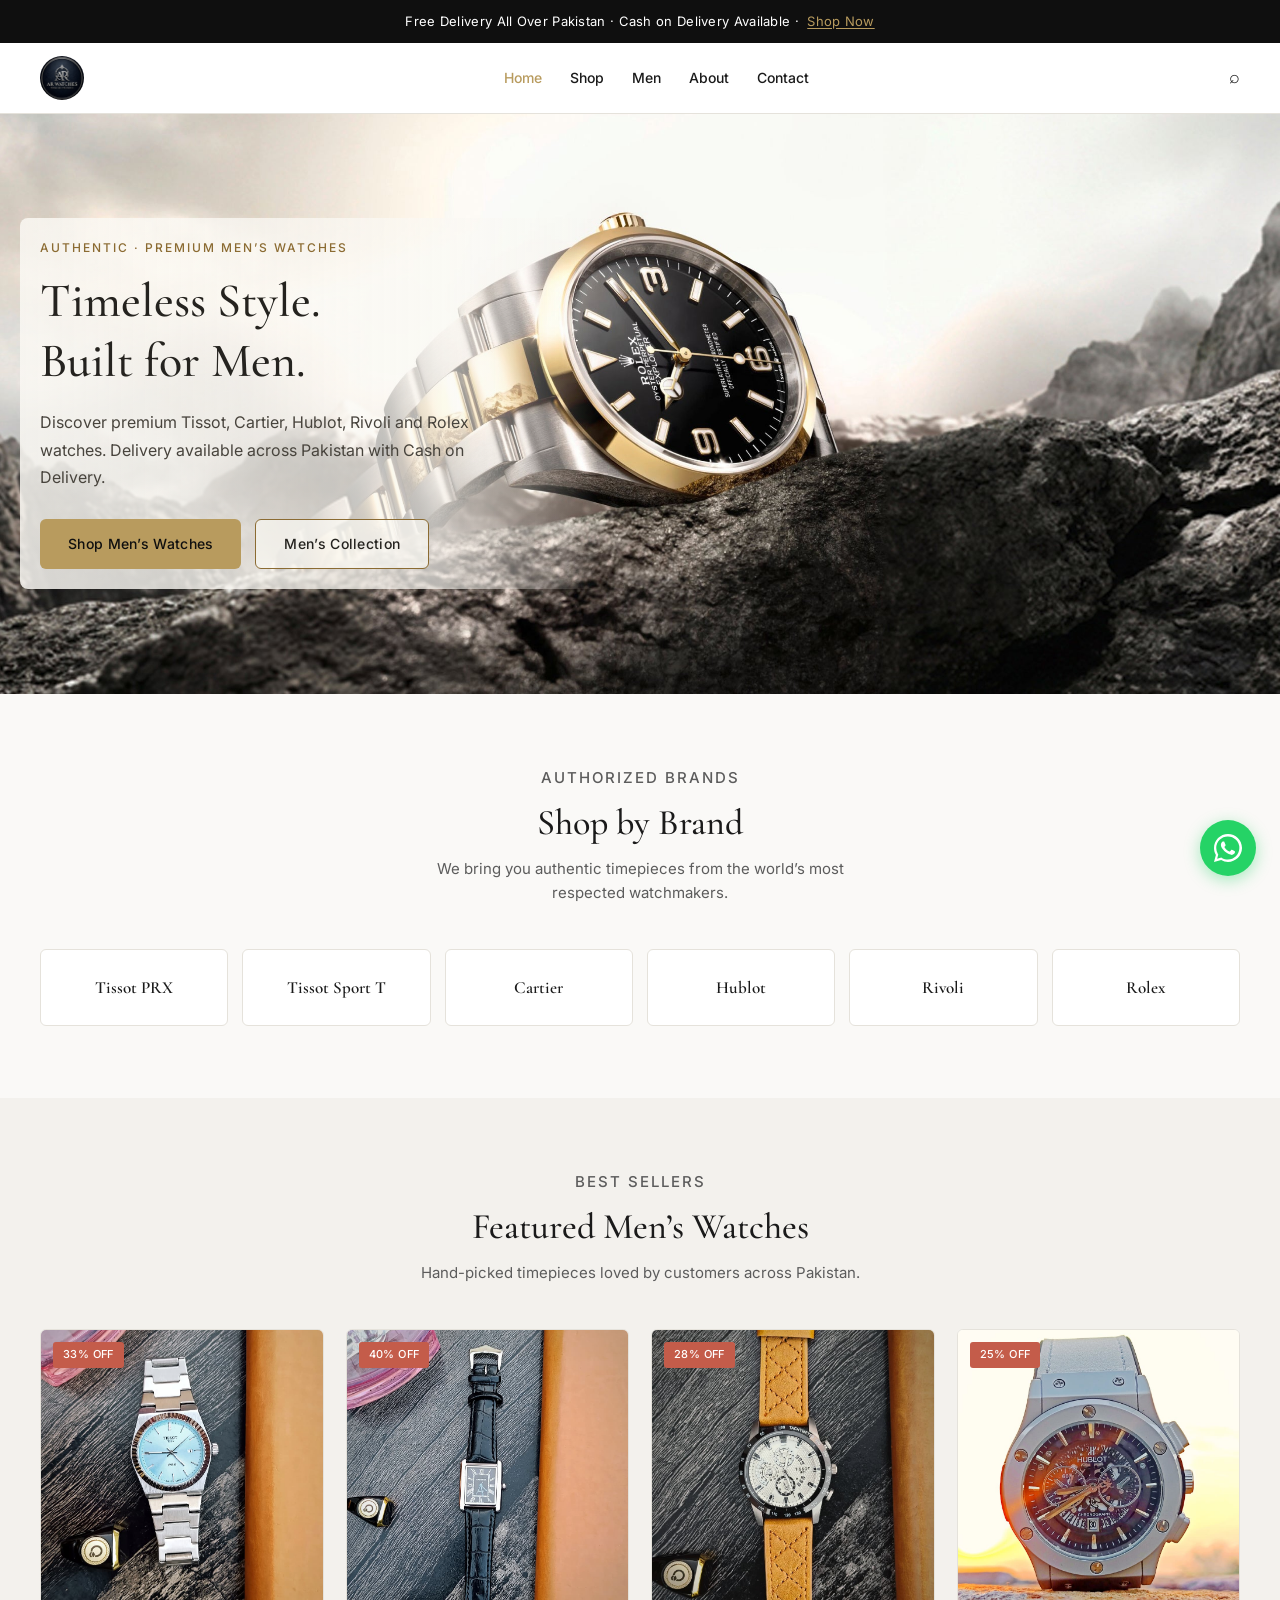
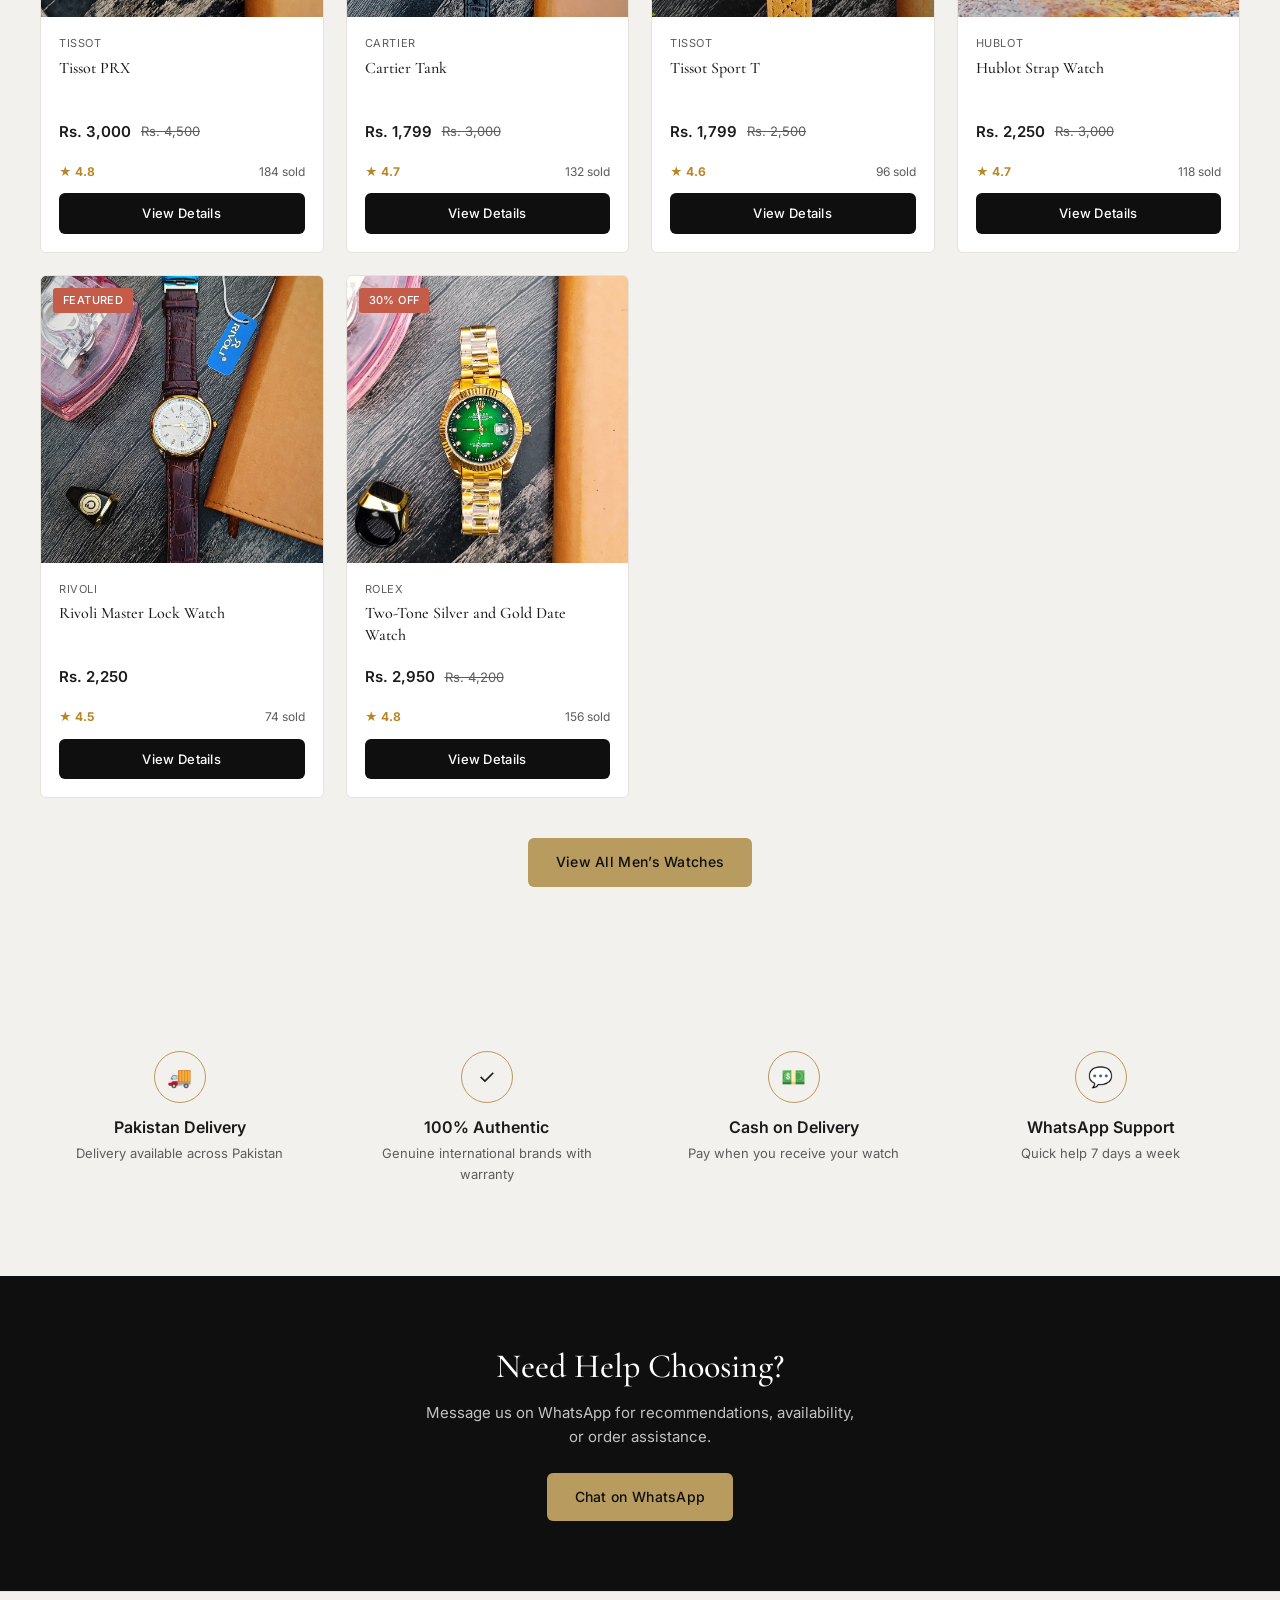
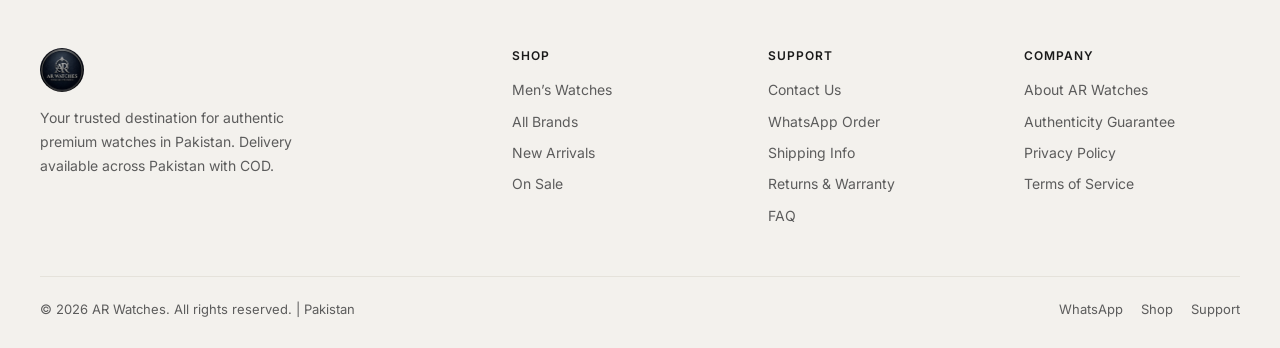
==== commit d8405475: "Update watch images and brand filtering Co-authored-by: Copilot <223556219+Copilot@users.noreply.git" ====
--- a/index.html
+++ b/index.html
@@ -80,12 +80,12 @@
         <p>We bring you authentic timepieces from the world’s most respected watchmakers.</p>
       </div>
       <div class="brands-grid">
-        <a href="shop.html" class="brand-card"><span>Tissot PRX</span></a>
-        <a href="shop.html" class="brand-card"><span>Tissot Sport T</span></a>
-        <a href="shop.html" class="brand-card"><span>Cartier</span></a>
-        <a href="shop.html" class="brand-card"><span>Hublot</span></a>
-        <a href="shop.html" class="brand-card"><span>Rivoli</span></a>
-        <a href="shop.html" class="brand-card"><span>Rolex</span></a>
+        <a href="shop.html?q=Tissot%20PRX" class="brand-card"><span>Tissot PRX</span></a>
+        <a href="shop.html?q=Tissot%20Sport%20T" class="brand-card"><span>Tissot Sport T</span></a>
+        <a href="shop.html?q=Cartier" class="brand-card"><span>Cartier</span></a>
+        <a href="shop.html?q=Hublot" class="brand-card"><span>Hublot</span></a>
+        <a href="shop.html?q=Rivoli" class="brand-card"><span>Rivoli</span></a>
+        <a href="shop.html?q=Rolex" class="brand-card"><span>Rolex</span></a>
       </div>
     </div>
   </section>
